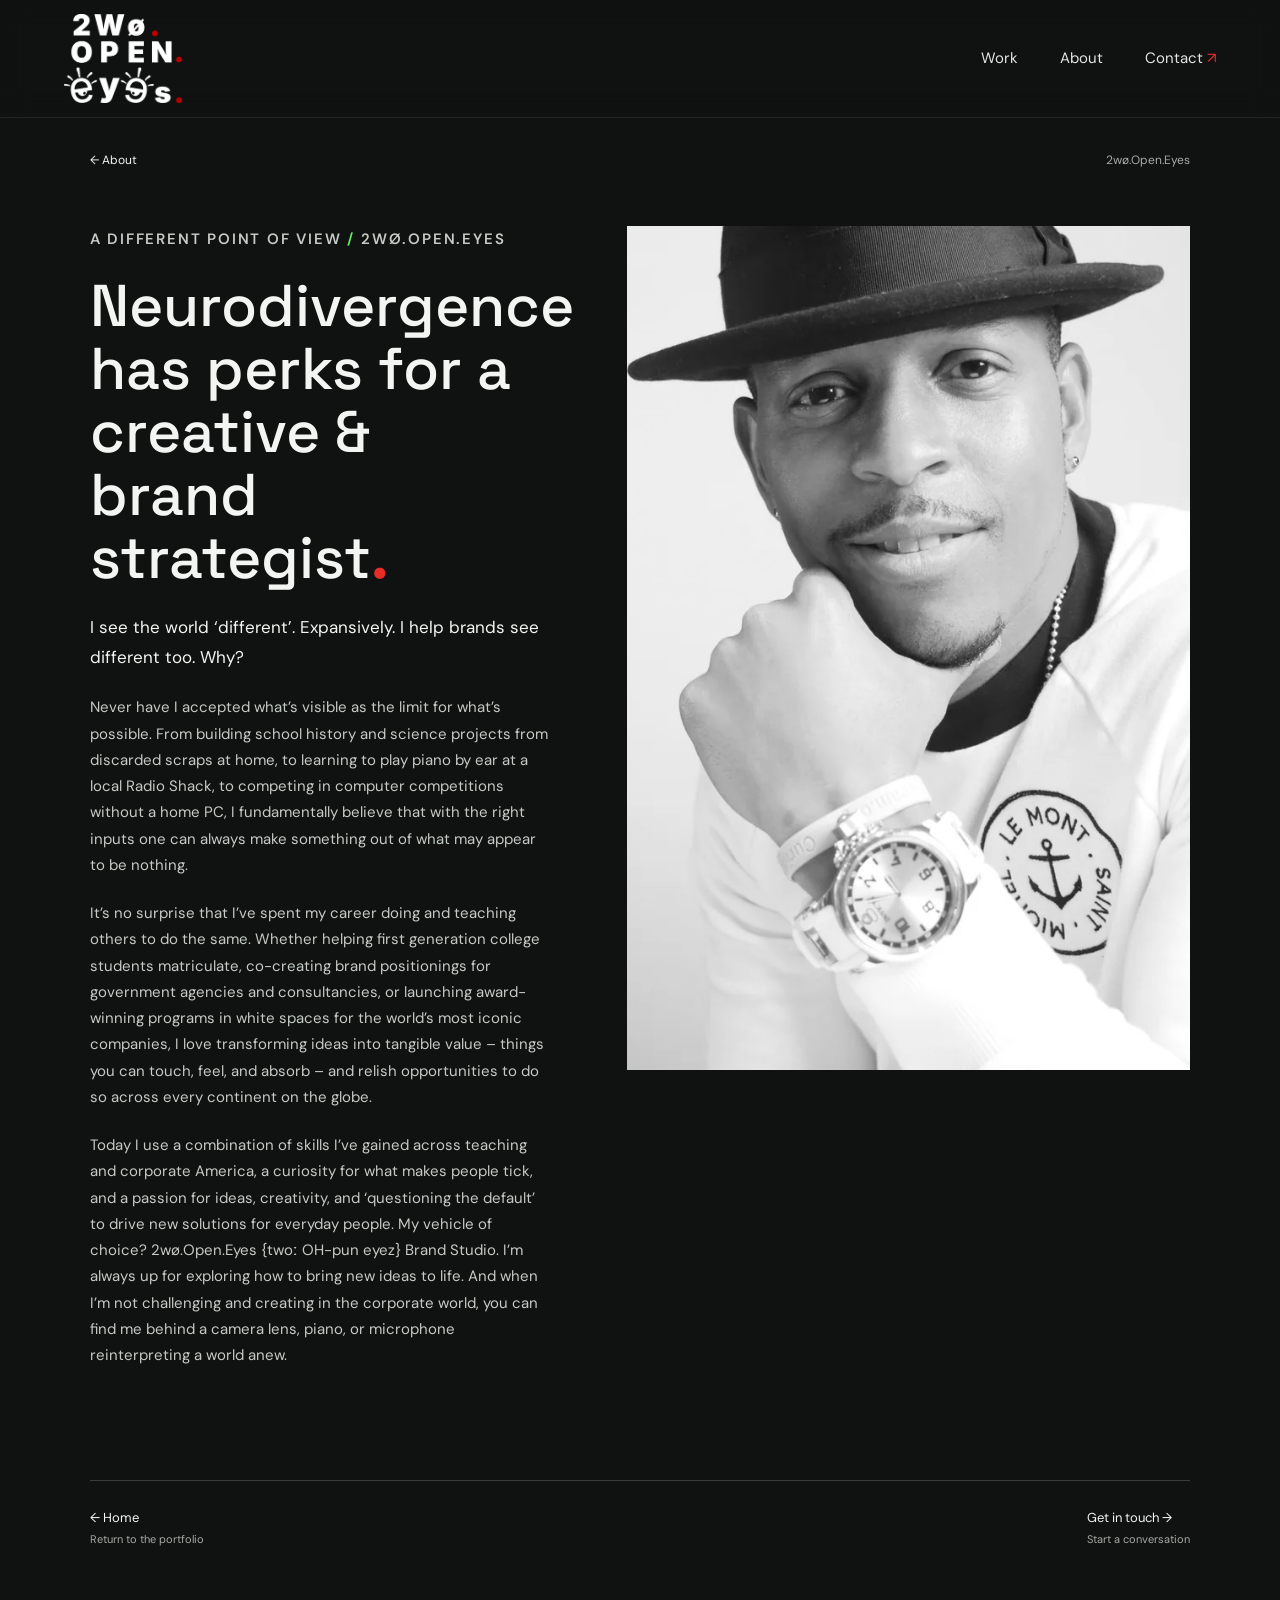
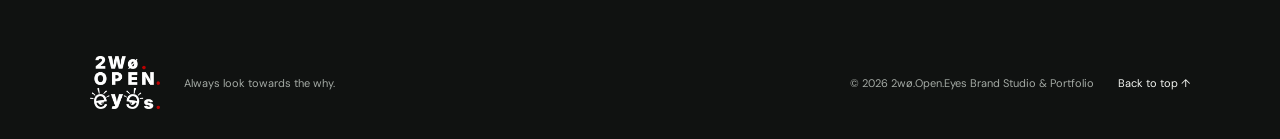
==== about.html @ f589d11f "Initial site Co-authored-by: Copilot <223556219+Copilot@users.noreply.github.com>" ====
<!doctype html>
<html lang="en">
<head>
  <meta charset="utf-8">
  <meta name="viewport" content="width=device-width, initial-scale=1">
  <meta name="theme-color" content="#101211">
  <meta name="description" content="Derek Daniels on neurodivergence, creativity, and building new solutions for everyday people.">
  <title>About | 2wø.Open.Eyes Brand Studio &amp; Portfolio</title>
  <link rel="icon" type="image/webp" href="site-assets/web/2wo-logo.webp">
  <link rel="stylesheet" href="styles.css?v=20261102-14">
  <script src="script.js?v=20261102-14" defer></script>
</head>
<body>
  <a class="skip-link" href="#main">Skip to content</a>
  <header class="site-header">
    <a class="brand" href="index.html#top" aria-label="2wø.Open.Eyes Brand Studio &amp; Portfolio home">
      <img src="site-assets/web/2wo-logo.webp" alt="2wø.Open.Eyes" width="520" height="391">
    </a>
    <button class="menu-toggle" type="button" aria-expanded="false" aria-controls="primary-nav" aria-label="Open menu">
      <span></span><span></span>
    </button>
    <nav class="primary-nav" id="primary-nav" aria-label="Main navigation">
      <a href="index.html#work">Work</a>
      <a href="index.html#about">About</a>
      <a class="nav-contact" href="index.html#contact">Contact <span aria-hidden="true">↗</span></a>
    </nav>
  </header>

  <main id="main" class="case-detail">
    <nav class="case-breadcrumb" aria-label="Breadcrumb">
      <a href="index.html#about">← About</a>
      <span>2wø.Open.Eyes</span>
    </nav>

    <section class="about-detail-layout" id="about" aria-labelledby="about-title">
      <div class="about-detail-copy">
        <p class="eyebrow">A different point of view <span class="green-period">/</span> 2wø.Open.Eyes</p>
        <h1 id="about-title">Neurodivergence has perks for a creative &amp; brand strategist<b class="red-period">.</b></h1>
        <p class="about-detail-lead">I see the world ‘different’. Expansively. I help brands see different too. Why?</p>
        <p>Never have I accepted what’s visible as the limit for what’s possible. From building school history and science projects from discarded scraps at home, to learning to play piano by ear at a local Radio Shack, to competing in computer competitions without a home PC, I fundamentally believe that with the right inputs one can always make something out of what may appear to be nothing.</p>
        <p>It’s no surprise that I’ve spent my career doing and teaching others to do the same. Whether helping first generation college students matriculate, co-creating brand positionings for government agencies and consultancies, or launching award-winning programs in white spaces for the world’s most iconic companies, I love transforming ideas into tangible value – things you can touch, feel, and absorb – and relish opportunities to do so across every continent on the globe.</p>
        <p>Today I use a combination of skills I’ve gained across teaching and corporate America, a curiosity for what makes people tick, and a passion for ideas, creativity, and ‘questioning the default’ to drive new solutions for everyday people. My vehicle of choice? 2wø.Open.Eyes {twoː OH-pun eyez} Brand Studio. I’m always up for exploring how to bring new ideas to life. And when I’m not challenging and creating in the corporate world, you can find me behind a camera lens, piano, or microphone reinterpreting a world anew.</p>
      </div>
      <figure class="about-detail-photo">
        <img src="site-assets/web/profile-art.webp" alt="Portrait of Derek Daniels wearing a hat" width="667" height="1000" loading="lazy" decoding="async">
      </figure>
    </section>

    <nav class="case-next" aria-label="Page navigation">
      <a href="index.html#about">← Home<span>Return to the portfolio</span></a>
      <a href="index.html#contact">Get in touch →<span>Start a conversation</span></a>
    </nav>
  </main>

  <footer class="site-footer">
    <a class="footer-brand" href="index.html#top"><img src="site-assets/web/2wo-logo.webp" alt="2wø.Open.Eyes"></a>
    <p>Always look towards the why.</p>
    <span>© 2026 2wø.Open.Eyes Brand Studio &amp; Portfolio</span>
    <a href="#about" class="back-top">Back to top ↑</a>
  </footer>
</body>
</html>
---- styles.css ----
@import url('https://fonts.googleapis.com/css2?family=DM+Sans:wght@400;500;600;700&family=Space+Grotesk:wght@400;500;600;700&display=swap');

:root {
  color-scheme: dark;
  --ink: #101211;
  --ink-raised: #181b19;
  --paper: #f3f5f2;
  --muted: #a4aaa5;
  --line: #383d39;
  --green: #67ee65;
  --red: #e72d26;
  --content: 1240px;
  font-family: 'DM Sans', 'Segoe UI', sans-serif;
  font-synthesis: none;
  text-rendering: optimizeLegibility;
}

* { box-sizing: border-box; }
html { scroll-behavior: smooth; scroll-padding-top: 124px; }
body { margin: 0; background: var(--ink); color: var(--paper); }
img, video { display: block; max-width: 100%; }
a { color: inherit; text-decoration: none; }
a:hover, a:focus-visible { color: var(--green); }
button { color: inherit; font: inherit; }
::selection { color: var(--ink); background: var(--green); }

.skip-link {
  position: fixed;
  z-index: 20;
  top: 10px;
  left: 10px;
  padding: 12px 16px;
  transform: translateY(-160%);
  background: var(--green);
  color: var(--ink);
}
.skip-link:focus { transform: translateY(0); }

.site-header {
  position: sticky;
  z-index: 10;
  top: 0;
  display: flex;
  align-items: center;
  justify-content: space-between;
  min-height: 88px;
  padding: 14px max(5vw, calc((100vw - var(--content)) / 2));
  border-bottom: 1px solid rgba(255,255,255,.08);
  background: rgba(16,18,17,.94);
  backdrop-filter: blur(14px);
}
.brand { display: inline-flex; align-items: center; width: 118px; min-height: 56px; }
.brand img, .footer-brand img { width: 100%; height: auto; }
.primary-nav { display: flex; align-items: center; gap: 42px; }
.primary-nav a { font-size: 15px; color: #e3e7e3; transition: color .2s ease; }
.primary-nav a:hover, .primary-nav a:focus-visible { color: var(--green); }
.nav-contact span, .text-link span, .social-links span, .button-outline span, .contact-email span { color: var(--red); transition: color .2s ease; }
.nav-contact:hover span, .nav-contact:focus-visible span, .text-link:hover span, .text-link:focus-visible span, .social-links a:hover span, .social-links a:focus-visible span, .button-outline:hover span, .button-outline:focus-visible span, .contact-email:hover span, .contact-email:focus-visible span { color: var(--green); }
.menu-toggle { display: none; }

.hero {
  position: relative;
  display: flex;
  min-height: min(760px, calc(100svh - 88px));
  align-items: center;
  overflow: hidden;
  padding: 110px max(7vw, calc((100vw - var(--content)) / 2));
  isolation: isolate;
}
.hero-backdrop {
  position: absolute;
  z-index: 0;
  inset: 0;
  opacity: .72;
  background:
    linear-gradient(90deg, rgba(13,16,14,.98) 0%, rgba(13,16,14,.94) 42%, rgba(13,16,14,.46) 100%),
    radial-gradient(ellipse at 78% 45%, rgba(79,142,55,.38), transparent 34%),
    linear-gradient(135deg, #121512, #242922 55%, #161a17);
}
.hero-video {
  position: absolute;
  z-index: -1;
  inset: 0;
  width: 100%;
  height: 100%;
  object-fit: cover;
  opacity: 0;
  pointer-events: none;
  transition: opacity 1s ease;
}
.hero-video.is-visible { opacity: 1; }
.hero::after {
  position: absolute;
  z-index: 0;
  right: 7%;
  bottom: -180px;
  width: 460px;
  height: 460px;
  border: 1px solid rgba(103,238,101,.26);
  border-radius: 50%;
  content: '';
}
.hero-copy { position: relative; z-index: 1; max-width: 820px; animation: reveal .8s both; }
.eyebrow, .case-kicker, .section-note {
  margin: 0;
  color: var(--muted);
  font-size: 12px;
  font-weight: 600;
  line-height: 1.5;
  text-transform: uppercase;
}
.eyebrow { letter-spacing: .12em; }
.hero h1, .work-intro h2, .contact h2 {
  margin: 20px 0 0;
  font-family: 'Space Grotesk', 'Segoe UI', sans-serif;
  font-size: 76px;
  font-weight: 600;
  line-height: 1.02;
}
.hero h1 em, .work-intro h2 em, .contact h2 em, .case-copy h3 em {
  color: var(--green);
  font-family: Georgia, 'Times New Roman', serif;
  font-weight: 400;
}
.red-period { color: var(--red); font-style: normal; }
.green-period { color: var(--green); }
.hero-description { max-width: 570px; margin: 26px 0 0; color: #c4cbc5; font-size: 17px; line-height: 1.7; }
.hero-actions { display: flex; align-items: center; gap: 28px; margin-top: 34px; }
.button { display: inline-flex; align-items: center; justify-content: center; gap: 22px; min-height: 50px; padding: 0 18px; font-size: 14px; font-weight: 600; }
.button-primary { background: var(--green); color: #101510; text-transform: capitalize; transition: color .2s ease; }
.button-primary:hover, .button-primary:focus-visible { background: var(--green); color: #fff; }
.button-outline { border: 1px solid var(--line); color: var(--paper); transition: border-color .2s ease, color .2s ease; }
.button-outline:hover, .button-outline:focus-visible { border-color: var(--green); color: var(--green); }
.text-link { padding: 12px 0; font-size: 14px; }
.hero-side-note { position: absolute; z-index: 1; right: 7%; bottom: 23%; color: rgba(243,245,242,.72); font-family: Georgia, serif; font-size: 19px; font-style: italic; line-height: 1.35; }
.scroll-cue { position: absolute; z-index: 1; bottom: 26px; left: max(7vw, calc((100vw - var(--content)) / 2)); display: flex; align-items: center; gap: 11px; color: #a4aaa5; font-size: 11px; text-transform: uppercase; letter-spacing: .1em; }
.scroll-cue span { width: 28px; height: 1px; background: var(--green); }

.section-wrap { width: min(var(--content), 86%); margin-inline: auto; }
.experience-band { overflow: hidden; padding: 13px 0; border-top: 1px solid var(--line); border-bottom: 1px solid var(--line); background: #171a18; }
.experience-rail { display: flex; width: max-content; }
.experience-logos { display: flex; width: max-content; align-items: center; margin: 0; padding: 0; list-style: none; animation: experience-marquee 59s linear infinite; }
.experience-logos li { display: flex; flex: 0 0 auto; align-items: center; justify-content: center; min-height: 74px; }
.experience-logos li:not(:first-child)::before { width: 6px; height: 6px; margin: 0 25px; border-radius: 50%; background: var(--red); content: ''; }
.experience-logos li img { width: auto; height: 58px; max-width: 190px; object-fit: contain; }
.experience-logos .experience-label { color: var(--green); font-size: 12px; font-weight: 700; letter-spacing: .12em; white-space: nowrap; }
.experience-band:hover .experience-logos, .experience-band:focus-within .experience-logos { animation-play-state: paused; }
@keyframes experience-marquee { to { transform: translateX(-50%); } }
.work-intro { display: flex; align-items: end; justify-content: space-between; gap: 40px; padding-top: 128px; padding-bottom: 52px; }
.work-intro h2 { margin-top: 18px; font-size: 56px; }
.section-note { max-width: 230px; padding-bottom: 8px; text-transform: none; letter-spacing: 0; font-size: 15px; }
.case-index { display: flex; gap: 0; overflow-x: auto; padding: 0 7% 26px; border-bottom: 1px solid var(--line); scrollbar-width: thin; }
.case-index a { flex: 0 0 auto; padding: 14px 19px; color: #c3c9c4; font-size: 13px; }
.case-index a:first-child { padding-left: 0; }
.case-index a span { margin-right: 9px; color: var(--green); font-size: 11px; }
.case-index a:hover, .case-index a:focus-visible { color: var(--green); }

.case-study {
  display: block;
  width: min(var(--content), 86%);
  margin: 0 auto;
  padding: 100px 0;
  border-bottom: 1px solid var(--line);
  scroll-margin-top: 90px;
}
.case-overview { display: grid; grid-template-columns: minmax(0, 1.06fr) minmax(350px, .94fr); grid-template-rows: auto auto; align-items: start; column-gap: 7%; }
.case-study.case-reverse .case-visual { grid-column: 2; }
.case-study.case-reverse .case-copy-content, .case-study.case-reverse .case-view-button { grid-column: 1; }
.case-visual { position: relative; min-width: 0; min-height: 0; overflow: hidden; background: transparent; }
.case-overview > .case-visual { grid-column: 1; grid-row: 1; height: 100%; }
.case-visual img { position: absolute; inset: 0; width: 100%; height: 100%; object-fit: cover; transition: transform .6s cubic-bezier(.2,.7,.25,1); }
#caffe .case-visual img { object-position: 50% center; }
.case-visual video { width: 100%; height: auto; aspect-ratio: 16 / 9; background: #050605; object-fit: contain; }
.case-copy { display: contents; }
.case-copy-content { grid-column: 2; grid-row: 1; max-width: 590px; }
.case-kicker { display: flex; align-items: center; gap: 12px; text-transform: none; letter-spacing: 0; font-size: 14px; }
.case-kicker span { color: var(--green); font-size: 28px; font-weight: 400; }
.case-copy h3 { margin: 21px 0 0; font-family: 'Space Grotesk', 'Segoe UI', sans-serif; font-size: 42px; font-weight: 500; line-height: 1.08; }
.case-copy h3 em { display: inline-block; margin-top: 5px; }
.case-copy h3 .no-break { font-size: .84em; white-space: nowrap; }
.case-deck-line { margin: 17px 0 0; color: #e1e6e1; font-size: 16px; line-height: 1.6; }
.case-summary { margin: 20px 0 0; color: var(--muted); font-size: 14px; line-height: 1.75; }
.case-result { margin-top: 28px; padding: 18px 0 0 18px; border-top: 1px solid var(--line); border-left: 2px solid var(--green); }
.case-result p { margin: 9px 0 0; color: var(--paper); font-size: 14px; line-height: 1.65; }
.case-view-button { grid-column: 2; grid-row: 2; justify-self: start; margin-top: 24px; }
.case-media { width: min(100%, 860px); margin: 50px auto 0; }
.case-media video { width: 100%; max-height: 520px; aspect-ratio: 16 / 9; background: #050605; object-fit: contain; }
.case-media p { margin: 9px 0 0; color: var(--muted); font-size: 11px; text-transform: uppercase; letter-spacing: .1em; }
.case-media--pair { display: grid; grid-template-columns: repeat(2, minmax(0, 1fr)); gap: 20px; width: min(100%, 860px); margin: 28px auto 0; }
.case-media--pair figure { min-width: 0; margin: 0; }
.case-media--pair video { width: 100%; aspect-ratio: 16 / 9; background: #050605; object-fit: contain; }
.case-support { width: min(100%, 900px); margin: 50px auto 0; container-type: inline-size; }
.case-support img { width: 100%; height: auto; object-fit: contain; }
.case-support--captioned figure { width: min(48%, 440px); margin: 0; }
.case-support--captioned figcaption { margin-top: 10px; color: var(--muted); font-size: 12px; line-height: 1.5; }
.case-support--captioned .media-credit { display: block; }

.case-detail { width: 100%; }
.case-breadcrumb, .case-detail-hero, .case-detail-section, .case-highlights, .case-gallery, .case-feature-media, .case-next { width: min(var(--content), 86%); margin-inline: auto; }
.case-breadcrumb { display: flex; justify-content: space-between; gap: 20px; margin-top: 34px; color: var(--muted); font-size: 12px; }
.case-breadcrumb a { color: var(--paper); }
.case-breadcrumb a:hover, .case-breadcrumb a:focus-visible { color: var(--green); }
.case-detail-hero { display: grid; grid-template-columns: minmax(0, .95fr) minmax(0, 1.05fr); align-items: center; gap: 6%; padding-top: 48px; padding-bottom: 86px; }
.case-detail-hero__copy { max-width: 610px; }
.case-detail-hero h1 { margin: 20px 0 0; font-family: 'Space Grotesk', 'Segoe UI', sans-serif; font-size: clamp(42px, 5vw, 70px); font-weight: 500; line-height: 1.04; }
.case-detail-hero h1 em, .case-detail-section h2 em { color: var(--green); font-family: Georgia, 'Times New Roman', serif; font-weight: 400; }
.case-detail-hero h1 .no-break { font-size: .78em; }
.case-detail-hero__copy .case-deck-line { max-width: 540px; margin-top: 20px; }
.case-detail-divider { width: 100%; margin: 26px 0 12px; border: 0; border-top: 1px solid var(--line); }
.case-detail-divider--explore { margin: 24px 0 8px; }
.case-detail-summary { max-width: 590px; margin: 22px 0 0; color: #c4cbc5; font-size: 16px; line-height: 1.75; }
.case-detail-hero__image { min-width: 0; margin: 0; background: transparent; }
.case-detail-hero__image img { width: 100%; height: auto; object-fit: contain; }
.case-detail-hero__image video { width: 100%; height: auto; aspect-ratio: 16 / 9; background: #050605; object-fit: contain; }
.case-highlights { display: grid; grid-template-columns: repeat(3, minmax(0, 1fr)); margin-bottom: 80px; border: 1px solid var(--line); background: var(--line); gap: 1px; }
.case-highlight { min-height: 130px; padding: 24px; background: var(--ink-raised); }
.case-highlight strong { display: block; color: var(--green); font-family: 'Space Grotesk', 'Segoe UI', sans-serif; font-size: clamp(23px, 3vw, 36px); font-weight: 500; }
.case-highlight span { display: block; margin-top: 9px; color: var(--muted); font-size: 12px; line-height: 1.5; }
.case-detail-section { padding: 74px 0; border-top: 1px solid var(--line); scroll-margin-top: 108px; }
.case-detail-section > .eyebrow, .case-gallery > .eyebrow, .case-feature-media > .eyebrow { margin-bottom: 15px; }
.case-detail-section h2, .case-gallery h2 { max-width: 700px; margin: 0; font-family: 'Space Grotesk', 'Segoe UI', sans-serif; font-size: clamp(34px, 4vw, 52px); font-weight: 500; line-height: 1.1; }
.case-story-grid { display: grid; grid-template-columns: repeat(2, minmax(0, 1fr)); gap: 34px 7%; margin-top: 38px; }
.case-story-grid article { padding-top: 18px; border-top: 1px solid var(--line); }
.case-story-grid h3, .case-why-list h3, .case-process-list h3 { margin: 0 0 12px; font-family: 'Space Grotesk', 'Segoe UI', sans-serif; font-size: 20px; font-weight: 500; }
.case-story-grid p, .case-why-list p, .case-process-list p, .case-results-list li { margin: 0; color: #b7beb8; font-size: 14px; line-height: 1.8; }
.case-why { display: grid; grid-template-columns: minmax(220px, .75fr) minmax(0, 1.25fr); gap: 8%; }
.case-why-intro { align-self: start; position: sticky; top: 125px; }
.case-why-list { display: grid; gap: 30px; }
.case-why-list article { padding: 0 0 28px 20px; border-left: 2px solid var(--green); border-bottom: 1px solid var(--line); }
.case-why-list h3 { color: var(--paper); }
.case-process { background: #171a18; }
.case-process-list { display: grid; grid-template-columns: repeat(2, minmax(0, 1fr)); gap: 0 8%; margin: 36px 0 0; padding: 0; list-style: none; counter-reset: process; }
.case-process-list li { position: relative; min-height: 170px; padding: 24px 0 28px 54px; border-top: 1px solid var(--line); counter-increment: process; }
.case-process-list li::before { position: absolute; top: 22px; left: 0; color: var(--green); content: counter(process, decimal-leading-zero); font-size: 13px; }
.case-process-note { max-width: 860px; margin: 26px 0 0; color: var(--muted); font-size: 13px; line-height: 1.7; }
.case-process-list p.case-quote { margin: 18px 0 0; padding: 12px 0 12px 16px; border-left: 1px solid var(--green); color: var(--paper); font-family: Georgia, 'Times New Roman', serif; font-size: 15px; }
.case-results { display: grid; grid-template-columns: minmax(220px, .75fr) minmax(0, 1.25fr); gap: 8%; }
.case-results-list { display: grid; gap: 18px; margin: 0; padding: 0; list-style: none; }
.case-results-list li { position: relative; padding-left: 22px; }
.case-results-list li::before { position: absolute; top: .7em; left: 0; width: 7px; height: 7px; border-radius: 50%; background: var(--green); content: ''; }
.case-gallery { container-type: inline-size; padding-top: 80px; padding-bottom: 78px; border-top: 1px solid var(--line); }
.case-gallery-grid { display: grid; grid-template-columns: repeat(2, minmax(0, 1fr)); align-items: start; gap: 20px; margin-top: 34px; }
.case-gallery-grid--verto { grid-template-columns: minmax(0, 1fr); max-width: 860px; }
.case-gallery-grid figure { min-width: 0; margin: 0; padding: 12px; background: #191d1a; }
.case-gallery-grid img { width: 100%; height: auto; background: #202420; }
.case-gallery-grid--verto .pepsi-photo img { width: min(100%, 520px); background: transparent; }
.case-gallery-grid video { width: 100%; height: auto; aspect-ratio: 16 / 9; background: #050605; object-fit: contain; }
.case-gallery-grid figcaption { margin-top: 10px; color: var(--muted); font-size: 11px; line-height: 1.5; }
.case-collage { display: grid; gap: clamp(4px, 1.7cqw, 22px); margin-top: 28px; }
.case-collage figure { display: flex; min-width: 0; min-height: 0; align-items: center; justify-content: center; overflow: hidden; margin: 0; background: #191d1a; }
.case-collage img { width: 100%; height: 100%; object-fit: contain; background: #101211; }
.case-collage-credit, .media-credit { margin: 9px 0 0; color: var(--muted); font-size: 11px; line-height: 1.5; }
.case-collage--caffe { position: relative; display: block; overflow: hidden; aspect-ratio: 300.6 / 378.5; }
.case-collage--caffe .caffe-billboard { position: absolute; top: 0; left: 0; width: 75.8%; height: 84.9%; }
.caffe-creator-stack, .caffe-logo-row { display: contents; }
.case-collage--caffe .caffe-reel-first { position: absolute; top: 0; left: 79.4%; width: 18.7%; height: 29.8%; }
.case-collage--caffe .caffe-reel-second { position: absolute; top: 30.4%; left: 79.1%; width: 18.7%; height: 29.8%; }
.case-collage--caffe .caffe-reel-third { position: absolute; top: 60.9%; left: 78.2%; width: 19.9%; height: 25.4%; }
.case-collage--caffe .caffe-logo-row img { position: absolute; top: 87.3%; height: 12.7%; object-fit: contain; background: transparent; }
.case-collage--caffe .caffe-logo-ibotta { left: .3%; width: 28.4%; }
.case-collage--caffe .caffe-logo-retail { left: 30.3%; width: 7.8%; }
.case-collage--caffe .caffe-logo-mobile { left: 39.6%; width: 24.4%; }
.case-collage--caffe .caffe-logo-activation { left: 65.6%; width: 21.7%; }
.case-collage--caffe .caffe-logo-display { left: 90.7%; width: 9.3%; }
.case-collage--scotch-10 { grid-template-columns: repeat(2, minmax(0, 1fr)); grid-template-rows: 2.14fr 1.31fr 1.85fr; grid-template-areas: "feature feature" "left right" "bottom bottom"; gap: clamp(4px, .8cqw, 8px); aspect-ratio: 4.04 / 5.46; align-items: stretch; }
.case-collage--scotch-10 .scotch-10-feature { grid-area: feature; }
.case-collage--scotch-10 .scotch-10-left { grid-area: left; }
.case-collage--scotch-10 .scotch-10-right { grid-area: right; }
.case-collage--scotch-10 .scotch-10-bottom { grid-area: bottom; }
.case-collage--scotch-11 { width: min(100%, 640px); margin-inline: auto; grid-template-columns: 48.9% 48.9%; grid-template-rows: 26.3% 70.7%; grid-template-areas: "left right" "feature feature"; justify-content: space-between; align-content: space-between; gap: 0; aspect-ratio: 599 / 772; align-items: stretch; }
.case-collage--scotch-11 img { object-fit: cover; background: transparent; }
.case-collage--scotch-11 .scotch-11-left { grid-area: left; }
.case-collage--scotch-11 .scotch-11-right { grid-area: right; }
.case-collage--scotch-11 .scotch-11-feature { grid-area: feature; }
.case-collage--starry { display: block; width: min(100%, 440px); margin-inline: auto; }
.case-collage--starry figure { overflow: visible; background: transparent; }
.case-collage--starry img { width: 100%; height: auto; background: transparent; }
.case-collage--mtv { grid-template-columns: repeat(2, minmax(0, 1fr)); grid-template-rows: 1fr 2.17fr 1.56fr; gap: 0; aspect-ratio: 4.05 / 5.3; }
.case-collage--mtv .mtv-top-left { grid-column: 1; grid-row: 1; }
.case-collage--mtv .mtv-top-right { grid-column: 2; grid-row: 1; }
.case-collage--mtv .mtv-left-tall { grid-column: 1; grid-row: 2; }
.case-collage--mtv .mtv-right-stack { display: grid; grid-column: 2; grid-row: 2; grid-template-rows: 1fr 1.04fr; gap: 0; }
.case-collage--mtv .mtv-bottom { grid-column: 1 / -1; grid-row: 3; }
.case-collage--pepsi { grid-template-columns: repeat(2, minmax(0, 1fr)); grid-template-areas: "trailer trailer" "left right"; align-items: stretch; }
.case-collage--pepsi .pepsi-trailer { grid-area: trailer; }
.case-collage--pepsi .pepsi-left { grid-area: left; }
.case-collage--pepsi .pepsi-right { grid-area: right; }
.case-collage video { width: 100%; height: 100%; aspect-ratio: auto; background: #101211; object-fit: cover; }
.case-collage--mtv-awards { grid-template-columns: repeat(2, minmax(0, 1fr)); gap: 0; aspect-ratio: 613 / 421; }
.case-collage--mtv-awards figure { background: #000; }
.case-collage--mtv-awards img { object-fit: contain; background: #000; }
.case-feature-media { padding: 0 0 78px; }
.case-feature-media video { width: 100%; max-height: 650px; aspect-ratio: 16 / 9; background: #050605; object-fit: contain; }
.case-feature-media > p:last-child { margin: 9px 0 0; color: var(--muted); font-size: 12px; }
.case-next { display: flex; align-items: center; justify-content: space-between; gap: 24px; padding: 28px 0 80px; border-top: 1px solid var(--line); }
.case-next a { color: var(--paper); font-size: 13px; }
.case-next a:hover, .case-next a:focus-visible { color: var(--green); }
.case-next a span { display: block; margin-top: 6px; color: var(--muted); font-size: 11px; }
.visually-hidden { position: absolute; width: 1px; height: 1px; overflow: hidden; clip: rect(0, 0, 0, 0); white-space: nowrap; clip-path: inset(50%); }

.about { display: grid; grid-template-columns: minmax(280px, .85fr) minmax(0, 1.15fr); align-items: center; gap: 50px 8%; padding-top: 140px; padding-bottom: 140px; }
.about-portrait { grid-row: span 2; max-width: 440px; justify-self: center; }
.about-portrait img { width: 100%; height: auto; object-fit: contain; filter: grayscale(1); }
.about-copy { align-self: end; }
.about-copy h2 { max-width: 650px; margin: 20px 0; font-family: 'Space Grotesk', 'Segoe UI', sans-serif; font-size: 45px; font-weight: 500; line-height: 1.12; }
.about-lead { color: var(--green); font-family: Georgia, serif; font-size: 23px; line-height: 1.4; }
.about-copy p:last-child { max-width: 570px; color: var(--muted); font-size: 15px; line-height: 1.7; }
.about-more { display: inline-flex; margin-top: 9px; color: var(--paper); }
.about-detail-layout { display: grid; grid-template-columns: minmax(0, .9fr) minmax(0, 1.1fr); align-items: start; gap: 7%; width: min(var(--content), 86%); margin-inline: auto; padding-top: 58px; padding-bottom: 90px; }
.about-detail-copy { max-width: 610px; }
.about-detail-copy h1 { margin: 20px 0 24px; font-family: 'Space Grotesk', 'Segoe UI', sans-serif; font-size: clamp(38px, 4.6vw, 62px); font-weight: 500; line-height: 1.07; }
.about-detail-copy p { margin: 0 0 22px; color: #c4cbc5; font-size: 15px; line-height: 1.75; }
.about-detail-copy .about-detail-lead { color: var(--paper); font-size: 17px; }
.about-detail-photo { position: sticky; top: 120px; margin: 0; }
.about-detail-photo img { width: 100%; height: auto; object-fit: contain; filter: grayscale(1); }
.about-art { max-width: 620px; justify-self: end; }
.about-art img { width: 100%; height: auto; object-fit: contain; }

.contact { border-top: 1px solid var(--line); background: #171a18; }
.contact-inner { padding-top: 100px; padding-bottom: 95px; }
.contact h2 { margin-top: 18px; font-size: 62px; }
.contact-email { display: inline-flex; align-items: center; gap: 18px; margin-top: 36px; padding-bottom: 8px; border-bottom: 1px solid var(--green); color: var(--green); font-size: 22px; }
.social-links { display: flex; flex-wrap: wrap; gap: 26px; margin-top: 40px; }
.social-links a { color: #ccd1cc; font-size: 13px; }
.social-links a:hover { color: var(--green); }
.site-footer { display: flex; align-items: center; justify-content: space-between; gap: 24px; padding: 30px 7%; color: var(--muted); font-size: 11px; }
.footer-brand { width: 70px; }
.site-footer p { margin: 0 auto 0 0; }
.site-footer span { white-space: nowrap; }
.back-top { color: var(--paper); white-space: nowrap; }

@keyframes reveal { from { opacity: 0; transform: translateY(18px); } to { opacity: 1; transform: translateY(0); } }

@media (max-width: 900px) {
  .site-header { min-height: 76px; }
  .hero { min-height: 660px; padding-inline: 7%; }
  .hero h1 { font-size: 62px; }
  .hero-side-note { right: 7%; bottom: 12%; }
  .case-overview { grid-template-columns: minmax(0, .8fr) minmax(0, 1.2fr); column-gap: 5%; }
  .case-copy h3 { font-size: 34px; }
  .case-detail-hero { gap: 4%; }
  .case-detail-hero h1 { font-size: clamp(36px, 5.5vw, 48px); }
  .case-why, .case-results { grid-template-columns: minmax(180px, .7fr) minmax(0, 1.3fr); gap: 6%; }
  .about { gap: 38px 6%; }
  .about-copy h2 { font-size: 37px; }
  .about-detail-layout { grid-template-columns: minmax(0, .85fr) minmax(0, 1.15fr); gap: 5%; }
}

@media (max-width: 730px) {
  .about { display: flex; flex-direction: column; align-items: stretch; gap: 27px; }
  .about-portrait { grid-row: auto; width: min(100%, 360px); align-self: center; }
  .about-detail-layout { display: flex; flex-direction: column; gap: 28px; padding-top: 36px; padding-bottom: 58px; }
  .about-detail-copy h1 { font-size: clamp(38px, 8vw, 52px); }
  .about-detail-photo { position: static; width: min(100%, 420px); align-self: center; }
  .about-art { align-self: flex-end; width: min(88%, 620px); }
  .case-detail-hero { display: flex; flex-direction: column-reverse; align-items: stretch; gap: 28px; }
  .case-detail-hero h1 { font-size: clamp(40px, 7vw, 54px); }
  .case-story-grid, .case-process-list { grid-template-columns: 1fr; }
  .case-process-list li { min-height: 0; }
}

@media (max-width: 640px) {
  html { scroll-padding-top: 96px; }
  .site-header { min-height: 72px; padding: 10px 6%; }
  .brand { width: 90px; min-height: 48px; }
  .menu-toggle { display: grid; gap: 6px; width: 44px; height: 44px; place-content: center; border: 1px solid var(--line); background: transparent; cursor: pointer; }
  .menu-toggle span { display: block; width: 19px; height: 2px; background: var(--paper); transition: transform .2s ease; }
  .menu-toggle[aria-expanded="true"] span:first-child { transform: translateY(4px) rotate(45deg); }
  .menu-toggle[aria-expanded="true"] span:last-child { transform: translateY(-4px) rotate(-45deg); }
  .primary-nav { position: absolute; top: 71px; right: 0; left: 0; display: none; align-items: stretch; gap: 0; padding: 10px 6% 20px; border-bottom: 1px solid var(--line); background: #101211; }
  .primary-nav.is-open { display: flex; flex-direction: column; }
  .primary-nav a { padding: 15px 0; border-top: 1px solid rgba(255,255,255,.08); font-size: 16px; }
  .hero { min-height: 690px; flex-direction: column; align-items: flex-start; padding: 94px 7% 90px; }
  .hero-backdrop { background: linear-gradient(180deg, rgba(13,16,14,.94), rgba(13,16,14,.86) 55%, rgba(13,16,14,.72)), radial-gradient(ellipse at 70% 58%, rgba(79,142,55,.36), transparent 44%), linear-gradient(135deg,#121512,#242922 55%,#161a17); }
  .hero-copy { width: 100%; }
  .hero::after { right: -200px; bottom: -230px; width: 370px; height: 370px; }
  .hero h1 { margin-top: 17px; font-size: clamp(36px, 12vw, 45px); line-height: 1.08; }
  .hero-description { margin-top: 20px; font-size: 15px; line-height: 1.65; }
  .hero-actions { align-items: flex-start; flex-direction: column; gap: 9px; margin-top: 25px; }
  .button { min-height: 48px; }
  .hero-side-note { position: relative; right: auto; bottom: auto; margin: 30px 0 0; font-size: 15px; }
  .scroll-cue { bottom: 25px; left: 7%; }
  .section-wrap { width: 86%; }
  .work-intro { display: block; padding-top: 78px; padding-bottom: 31px; }
  .work-intro h2 { font-size: 39px; }
  .section-note { margin-top: 18px; }
  .case-index { padding: 0 7% 15px; }
  .case-index a { padding: 11px 15px; font-size: 12px; }
  .experience-band { padding: 8px 0; }
  .experience-logos li { min-height: 58px; }
  .experience-logos li:not(:first-child)::before { width: 5px; height: 5px; margin-inline: 14px; }
  .experience-logos li img { height: 47px; max-width: 130px; }
  .experience-logos .experience-label { font-size: 10px; }
  .case-study { width: 86%; padding: 66px 0; }
  .case-overview { grid-template-columns: 1fr; grid-template-rows: auto auto auto; gap: 25px; }
  .case-study.case-reverse .case-visual, .case-study.case-reverse .case-copy-content, .case-study.case-reverse .case-view-button { grid-column: 1; }
  .case-overview > .case-visual { grid-row: 1; height: auto; aspect-ratio: auto; overflow: visible; }
  .case-visual img { position: static; width: 100%; height: auto; object-fit: contain; transform: none; }
  .case-copy-content { grid-column: 1; grid-row: 2; }
  .case-view-button { grid-column: 1; grid-row: 3; margin-top: 0; }
  .case-visual { width: 100%; }
  .case-copy h3 { font-size: 32px; }
  .case-kicker span { font-size: 24px; }
  .case-deck-line { font-size: 15px; }
  .case-summary, .case-result p { font-size: 13px; }
  .case-detail-hero { padding-top: 30px; padding-bottom: 55px; }
  .case-detail-hero h1 { font-size: clamp(36px, 11vw, 47px); }
  .case-detail-summary { font-size: 14px; }
  .case-detail-hero__image { width: 100%; }
  .case-highlights { grid-template-columns: 1fr; margin-bottom: 45px; }
  .case-highlight { min-height: 0; padding: 18px 20px; }
  .case-highlight strong { font-size: 27px; }
  .case-detail-section { padding: 55px 0; }
  .case-story-grid, .case-process-list { gap: 24px; }
  .case-story-grid { margin-top: 25px; }
  .case-process-list li { min-height: 0; padding-top: 22px; padding-bottom: 8px; }
  .case-process-list li::before { top: 20px; }
  .case-why, .case-results { display: block; }
  .case-why-intro { position: static; margin-bottom: 28px; }
  .case-why-list { gap: 24px; }
  .case-gallery { padding-top: 55px; padding-bottom: 55px; }
  .case-gallery-grid { grid-template-columns: 1fr; gap: 14px; margin-top: 25px; }
  .case-collage { margin-top: 22px; }
  .case-support--captioned figure { width: min(100%, 360px); }
  .case-media--pair { grid-template-columns: 1fr; gap: 14px; }
  .case-media--pair video { min-height: 0; }
  .case-feature-media { padding-bottom: 55px; }
  .case-next { align-items: flex-start; padding-bottom: 55px; }
  .case-next a { max-width: 48%; }
  .case-media { margin-top: 7px; }
  .about { display: flex; flex-direction: column; align-items: stretch; gap: 27px; padding-top: 80px; padding-bottom: 82px; }
  .about-portrait { width: min(100%, 360px); align-self: center; }
  .about-portrait img { max-height: 490px; }
  .about-copy h2 { margin: 16px 0; font-size: 34px; }
  .about-lead { font-size: 21px; }
  .about-art { align-self: flex-end; width: 88%; }
  .contact-inner { padding-top: 74px; padding-bottom: 68px; }
  .contact h2 { font-size: 40px; }
  .contact-email { gap: 10px; margin-top: 29px; font-size: 16px; overflow-wrap: anywhere; }
  .social-links { gap: 17px; margin-top: 30px; }
  .social-links a { font-size: 12px; }
  .site-footer { display: grid; grid-template-columns: auto 1fr; gap: 14px 18px; padding: 25px 7%; }
  .footer-brand { grid-row: span 2; width: 62px; }
  .site-footer p { margin: 0; }
  .site-footer span { white-space: normal; }
  .back-top { grid-column: 2; }
}

@media (prefers-reduced-motion: reduce) {
  *, *::before, *::after { scroll-behavior: auto !important; animation-duration: .01ms !important; animation-iteration-count: 1 !important; transition-duration: .01ms !important; }
  .hero-video { display: none; }
  .experience-logos { animation: none; }
}

@media (hover: hover) and (prefers-reduced-motion: no-preference) {
  .case-visual:hover img, .case-overview:has(.case-view-button:hover) .case-visual img, .case-overview:has(.case-view-button:focus-visible) .case-visual img { transform: scale(1.035); }
}
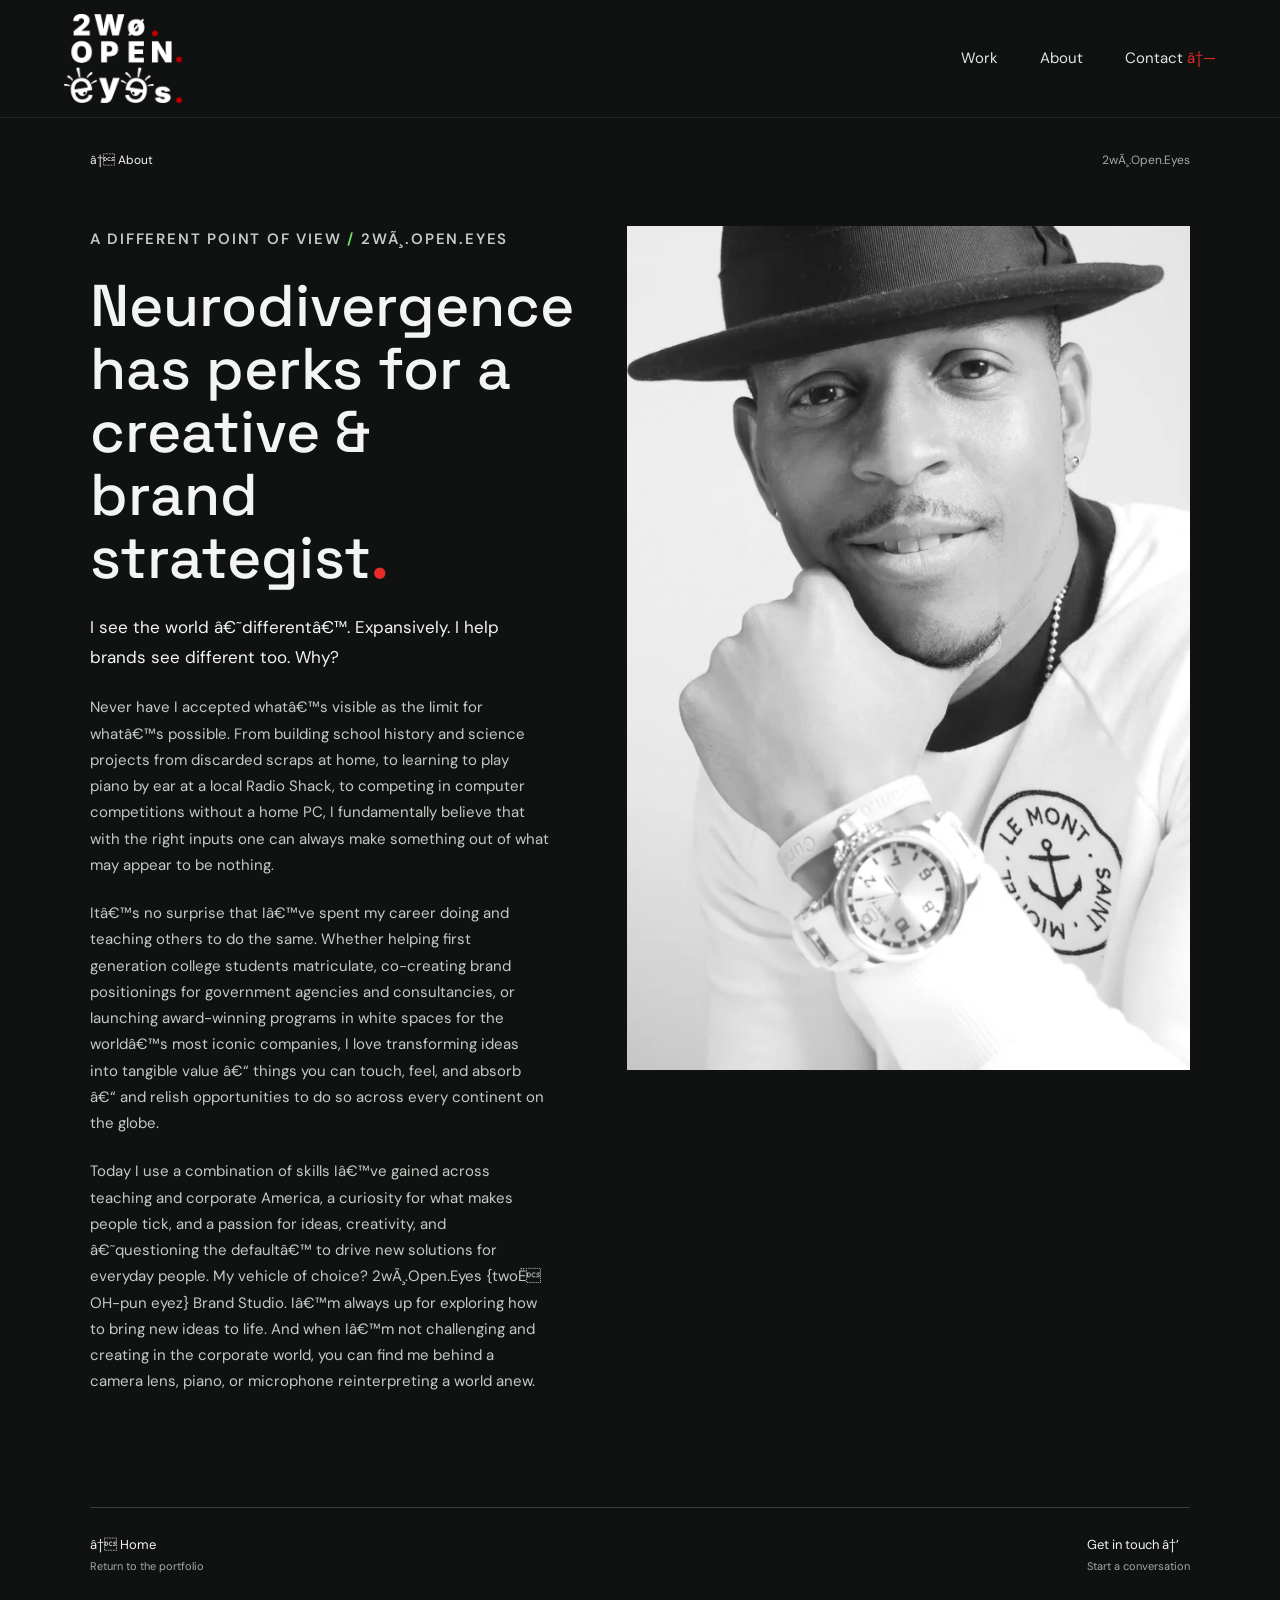
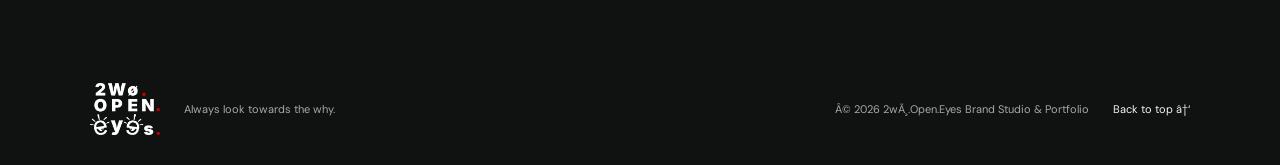
==== commit f7ced4da: "Align case index links with Work section heading Co-authored-by: Copilot <223556219+Copilot@users.no" ====
--- a/about.html
+++ b/about.html
@@ -5,16 +5,16 @@
   <meta name="viewport" content="width=device-width, initial-scale=1">
   <meta name="theme-color" content="#101211">
   <meta name="description" content="Derek Daniels on neurodivergence, creativity, and building new solutions for everyday people.">
-  <title>About | 2wø.Open.Eyes Brand Studio &amp; Portfolio</title>
+  <title>About | 2wÃ¸.Open.Eyes Brand Studio &amp; Portfolio</title>
   <link rel="icon" type="image/webp" href="site-assets/web/2wo-logo.webp">
-  <link rel="stylesheet" href="styles.css?v=20261102-14">
-  <script src="script.js?v=20261102-14" defer></script>
+  <link rel="stylesheet" href="styles.css?v=20261103-16">
+  <script src="script.js?v=20261103-16" defer></script>
 </head>
 <body>
   <a class="skip-link" href="#main">Skip to content</a>
   <header class="site-header">
-    <a class="brand" href="index.html#top" aria-label="2wø.Open.Eyes Brand Studio &amp; Portfolio home">
-      <img src="site-assets/web/2wo-logo.webp" alt="2wø.Open.Eyes" width="520" height="391">
+    <a class="brand" href="index.html#top" aria-label="2wÃ¸.Open.Eyes Brand Studio &amp; Portfolio home">
+      <img src="site-assets/web/2wo-logo.webp" alt="2wÃ¸.Open.Eyes" width="520" height="391">
     </a>
     <button class="menu-toggle" type="button" aria-expanded="false" aria-controls="primary-nav" aria-label="Open menu">
       <span></span><span></span>
@@ -22,24 +22,24 @@
     <nav class="primary-nav" id="primary-nav" aria-label="Main navigation">
       <a href="index.html#work">Work</a>
       <a href="index.html#about">About</a>
-      <a class="nav-contact" href="index.html#contact">Contact <span aria-hidden="true">↗</span></a>
+      <a class="nav-contact" href="index.html#contact">Contact <span aria-hidden="true">â†—</span></a>
     </nav>
   </header>
 
   <main id="main" class="case-detail">
     <nav class="case-breadcrumb" aria-label="Breadcrumb">
-      <a href="index.html#about">← About</a>
-      <span>2wø.Open.Eyes</span>
+      <a href="index.html#about">â† About</a>
+      <span>2wÃ¸.Open.Eyes</span>
     </nav>
 
     <section class="about-detail-layout" id="about" aria-labelledby="about-title">
       <div class="about-detail-copy">
-        <p class="eyebrow">A different point of view <span class="green-period">/</span> 2wø.Open.Eyes</p>
+        <p class="eyebrow">A different point of view <span class="green-period">/</span> 2wÃ¸.Open.Eyes</p>
         <h1 id="about-title">Neurodivergence has perks for a creative &amp; brand strategist<b class="red-period">.</b></h1>
-        <p class="about-detail-lead">I see the world ‘different’. Expansively. I help brands see different too. Why?</p>
-        <p>Never have I accepted what’s visible as the limit for what’s possible. From building school history and science projects from discarded scraps at home, to learning to play piano by ear at a local Radio Shack, to competing in computer competitions without a home PC, I fundamentally believe that with the right inputs one can always make something out of what may appear to be nothing.</p>
-        <p>It’s no surprise that I’ve spent my career doing and teaching others to do the same. Whether helping first generation college students matriculate, co-creating brand positionings for government agencies and consultancies, or launching award-winning programs in white spaces for the world’s most iconic companies, I love transforming ideas into tangible value – things you can touch, feel, and absorb – and relish opportunities to do so across every continent on the globe.</p>
-        <p>Today I use a combination of skills I’ve gained across teaching and corporate America, a curiosity for what makes people tick, and a passion for ideas, creativity, and ‘questioning the default’ to drive new solutions for everyday people. My vehicle of choice? 2wø.Open.Eyes {twoː OH-pun eyez} Brand Studio. I’m always up for exploring how to bring new ideas to life. And when I’m not challenging and creating in the corporate world, you can find me behind a camera lens, piano, or microphone reinterpreting a world anew.</p>
+        <p class="about-detail-lead">I see the world â€˜differentâ€™. Expansively. I help brands see different too. Why?</p>
+        <p>Never have I accepted whatâ€™s visible as the limit for whatâ€™s possible. From building school history and science projects from discarded scraps at home, to learning to play piano by ear at a local Radio Shack, to competing in computer competitions without a home PC, I fundamentally believe that with the right inputs one can always make something out of what may appear to be nothing.</p>
+        <p>Itâ€™s no surprise that Iâ€™ve spent my career doing and teaching others to do the same. Whether helping first generation college students matriculate, co-creating brand positionings for government agencies and consultancies, or launching award-winning programs in white spaces for the worldâ€™s most iconic companies, I love transforming ideas into tangible value â€“ things you can touch, feel, and absorb â€“ and relish opportunities to do so across every continent on the globe.</p>
+        <p>Today I use a combination of skills Iâ€™ve gained across teaching and corporate America, a curiosity for what makes people tick, and a passion for ideas, creativity, and â€˜questioning the defaultâ€™ to drive new solutions for everyday people. My vehicle of choice? 2wÃ¸.Open.Eyes {twoË OH-pun eyez} Brand Studio. Iâ€™m always up for exploring how to bring new ideas to life. And when Iâ€™m not challenging and creating in the corporate world, you can find me behind a camera lens, piano, or microphone reinterpreting a world anew.</p>
       </div>
       <figure class="about-detail-photo">
         <img src="site-assets/web/profile-art.webp" alt="Portrait of Derek Daniels wearing a hat" width="667" height="1000" loading="lazy" decoding="async">
@@ -47,16 +47,16 @@
     </section>
 
     <nav class="case-next" aria-label="Page navigation">
-      <a href="index.html#about">← Home<span>Return to the portfolio</span></a>
-      <a href="index.html#contact">Get in touch →<span>Start a conversation</span></a>
+      <a href="index.html#about">â† Home<span>Return to the portfolio</span></a>
+      <a href="index.html#contact">Get in touch â†’<span>Start a conversation</span></a>
     </nav>
   </main>
 
   <footer class="site-footer">
-    <a class="footer-brand" href="index.html#top"><img src="site-assets/web/2wo-logo.webp" alt="2wø.Open.Eyes"></a>
+    <a class="footer-brand" href="index.html#top"><img src="site-assets/web/2wo-logo.webp" alt="2wÃ¸.Open.Eyes"></a>
     <p>Always look towards the why.</p>
-    <span>© 2026 2wø.Open.Eyes Brand Studio &amp; Portfolio</span>
-    <a href="#about" class="back-top">Back to top ↑</a>
+    <span>Â© 2026 2wÃ¸.Open.Eyes Brand Studio &amp; Portfolio</span>
+    <a href="#about" class="back-top">Back to top â†‘</a>
   </footer>
 </body>
 </html>
--- a/styles.css
+++ b/styles.css
@@ -149,7 +149,7 @@
 .work-intro { display: flex; align-items: end; justify-content: space-between; gap: 40px; padding-top: 128px; padding-bottom: 52px; }
 .work-intro h2 { margin-top: 18px; font-size: 56px; }
 .section-note { max-width: 230px; padding-bottom: 8px; text-transform: none; letter-spacing: 0; font-size: 15px; }
-.case-index { display: flex; gap: 0; overflow-x: auto; padding: 0 7% 26px; border-bottom: 1px solid var(--line); scrollbar-width: thin; }
+.case-index { display: flex; gap: 0; overflow-x: auto; width: min(var(--content), 86%); margin-inline: auto; padding: 0 0 26px; border-bottom: 1px solid var(--line); scrollbar-width: thin; }
 .case-index a { flex: 0 0 auto; padding: 14px 19px; color: #c3c9c4; font-size: 13px; }
 .case-index a:first-child { padding-left: 0; }
 .case-index a span { margin-right: 9px; color: var(--green); font-size: 11px; }
@@ -384,7 +384,7 @@
   .work-intro { display: block; padding-top: 78px; padding-bottom: 31px; }
   .work-intro h2 { font-size: 39px; }
   .section-note { margin-top: 18px; }
-  .case-index { padding: 0 7% 15px; }
+  .case-index { padding: 0 0 15px; }
   .case-index a { padding: 11px 15px; font-size: 12px; }
   .experience-band { padding: 8px 0; }
   .experience-logos li { min-height: 58px; }
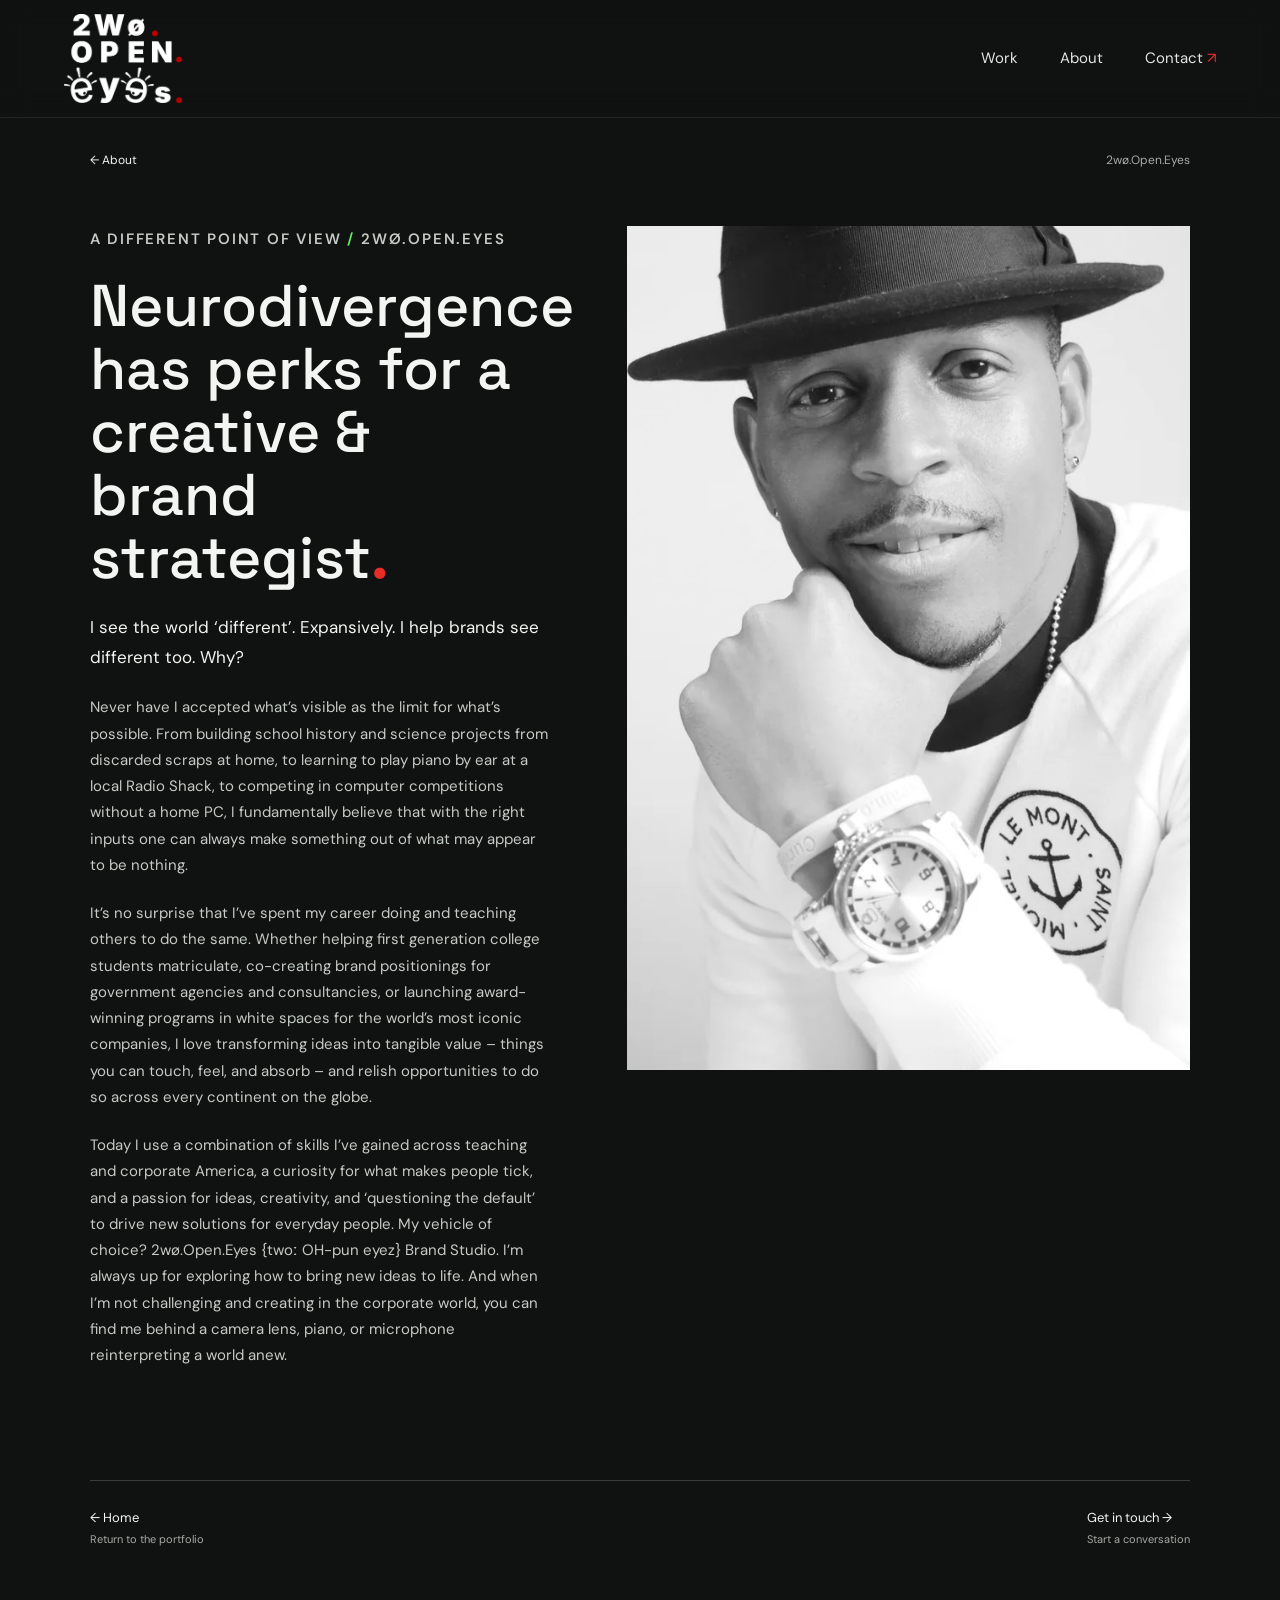
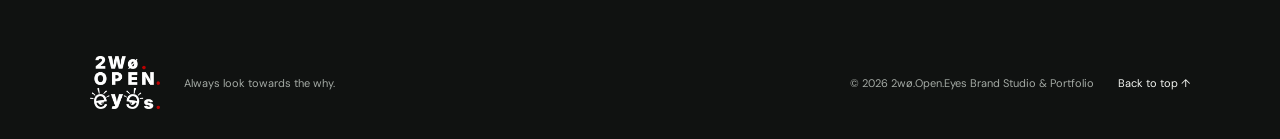
==== commit aa33cf9f: "Fix garbled special characters (restore UTF-8 encoding in HTML) Co-authored-by: Copilot <223556219+C" ====
--- a/about.html
+++ b/about.html
@@ -5,16 +5,16 @@
   <meta name="viewport" content="width=device-width, initial-scale=1">
   <meta name="theme-color" content="#101211">
   <meta name="description" content="Derek Daniels on neurodivergence, creativity, and building new solutions for everyday people.">
-  <title>About | 2wÃ¸.Open.Eyes Brand Studio &amp; Portfolio</title>
+  <title>About | 2wø.Open.Eyes Brand Studio &amp; Portfolio</title>
   <link rel="icon" type="image/webp" href="site-assets/web/2wo-logo.webp">
-  <link rel="stylesheet" href="styles.css?v=20261103-16">
-  <script src="script.js?v=20261103-16" defer></script>
+  <link rel="stylesheet" href="styles.css?v=20261103-17">
+  <script src="script.js?v=20261103-17" defer></script>
 </head>
 <body>
   <a class="skip-link" href="#main">Skip to content</a>
   <header class="site-header">
-    <a class="brand" href="index.html#top" aria-label="2wÃ¸.Open.Eyes Brand Studio &amp; Portfolio home">
-      <img src="site-assets/web/2wo-logo.webp" alt="2wÃ¸.Open.Eyes" width="520" height="391">
+    <a class="brand" href="index.html#top" aria-label="2wø.Open.Eyes Brand Studio &amp; Portfolio home">
+      <img src="site-assets/web/2wo-logo.webp" alt="2wø.Open.Eyes" width="520" height="391">
     </a>
     <button class="menu-toggle" type="button" aria-expanded="false" aria-controls="primary-nav" aria-label="Open menu">
       <span></span><span></span>
@@ -22,24 +22,24 @@
     <nav class="primary-nav" id="primary-nav" aria-label="Main navigation">
       <a href="index.html#work">Work</a>
       <a href="index.html#about">About</a>
-      <a class="nav-contact" href="index.html#contact">Contact <span aria-hidden="true">â†—</span></a>
+      <a class="nav-contact" href="index.html#contact">Contact <span aria-hidden="true">↗</span></a>
     </nav>
   </header>
 
   <main id="main" class="case-detail">
     <nav class="case-breadcrumb" aria-label="Breadcrumb">
-      <a href="index.html#about">â† About</a>
-      <span>2wÃ¸.Open.Eyes</span>
+      <a href="index.html#about">← About</a>
+      <span>2wø.Open.Eyes</span>
     </nav>
 
     <section class="about-detail-layout" id="about" aria-labelledby="about-title">
       <div class="about-detail-copy">
-        <p class="eyebrow">A different point of view <span class="green-period">/</span> 2wÃ¸.Open.Eyes</p>
+        <p class="eyebrow">A different point of view <span class="green-period">/</span> 2wø.Open.Eyes</p>
         <h1 id="about-title">Neurodivergence has perks for a creative &amp; brand strategist<b class="red-period">.</b></h1>
-        <p class="about-detail-lead">I see the world â€˜differentâ€™. Expansively. I help brands see different too. Why?</p>
-        <p>Never have I accepted whatâ€™s visible as the limit for whatâ€™s possible. From building school history and science projects from discarded scraps at home, to learning to play piano by ear at a local Radio Shack, to competing in computer competitions without a home PC, I fundamentally believe that with the right inputs one can always make something out of what may appear to be nothing.</p>
-        <p>Itâ€™s no surprise that Iâ€™ve spent my career doing and teaching others to do the same. Whether helping first generation college students matriculate, co-creating brand positionings for government agencies and consultancies, or launching award-winning programs in white spaces for the worldâ€™s most iconic companies, I love transforming ideas into tangible value â€“ things you can touch, feel, and absorb â€“ and relish opportunities to do so across every continent on the globe.</p>
-        <p>Today I use a combination of skills Iâ€™ve gained across teaching and corporate America, a curiosity for what makes people tick, and a passion for ideas, creativity, and â€˜questioning the defaultâ€™ to drive new solutions for everyday people. My vehicle of choice? 2wÃ¸.Open.Eyes {twoË OH-pun eyez} Brand Studio. Iâ€™m always up for exploring how to bring new ideas to life. And when Iâ€™m not challenging and creating in the corporate world, you can find me behind a camera lens, piano, or microphone reinterpreting a world anew.</p>
+        <p class="about-detail-lead">I see the world ‘different’. Expansively. I help brands see different too. Why?</p>
+        <p>Never have I accepted what’s visible as the limit for what’s possible. From building school history and science projects from discarded scraps at home, to learning to play piano by ear at a local Radio Shack, to competing in computer competitions without a home PC, I fundamentally believe that with the right inputs one can always make something out of what may appear to be nothing.</p>
+        <p>It’s no surprise that I’ve spent my career doing and teaching others to do the same. Whether helping first generation college students matriculate, co-creating brand positionings for government agencies and consultancies, or launching award-winning programs in white spaces for the world’s most iconic companies, I love transforming ideas into tangible value – things you can touch, feel, and absorb – and relish opportunities to do so across every continent on the globe.</p>
+        <p>Today I use a combination of skills I’ve gained across teaching and corporate America, a curiosity for what makes people tick, and a passion for ideas, creativity, and ‘questioning the default’ to drive new solutions for everyday people. My vehicle of choice? 2wø.Open.Eyes {twoː OH-pun eyez} Brand Studio. I’m always up for exploring how to bring new ideas to life. And when I’m not challenging and creating in the corporate world, you can find me behind a camera lens, piano, or microphone reinterpreting a world anew.</p>
       </div>
       <figure class="about-detail-photo">
         <img src="site-assets/web/profile-art.webp" alt="Portrait of Derek Daniels wearing a hat" width="667" height="1000" loading="lazy" decoding="async">
@@ -47,16 +47,16 @@
     </section>
 
     <nav class="case-next" aria-label="Page navigation">
-      <a href="index.html#about">â† Home<span>Return to the portfolio</span></a>
-      <a href="index.html#contact">Get in touch â†’<span>Start a conversation</span></a>
+      <a href="index.html#about">← Home<span>Return to the portfolio</span></a>
+      <a href="index.html#contact">Get in touch →<span>Start a conversation</span></a>
     </nav>
   </main>
 
   <footer class="site-footer">
-    <a class="footer-brand" href="index.html#top"><img src="site-assets/web/2wo-logo.webp" alt="2wÃ¸.Open.Eyes"></a>
+    <a class="footer-brand" href="index.html#top"><img src="site-assets/web/2wo-logo.webp" alt="2wø.Open.Eyes"></a>
     <p>Always look towards the why.</p>
-    <span>Â© 2026 2wÃ¸.Open.Eyes Brand Studio &amp; Portfolio</span>
-    <a href="#about" class="back-top">Back to top â†‘</a>
+    <span>© 2026 2wø.Open.Eyes Brand Studio &amp; Portfolio</span>
+    <a href="#about" class="back-top">Back to top ↑</a>
   </footer>
 </body>
 </html>
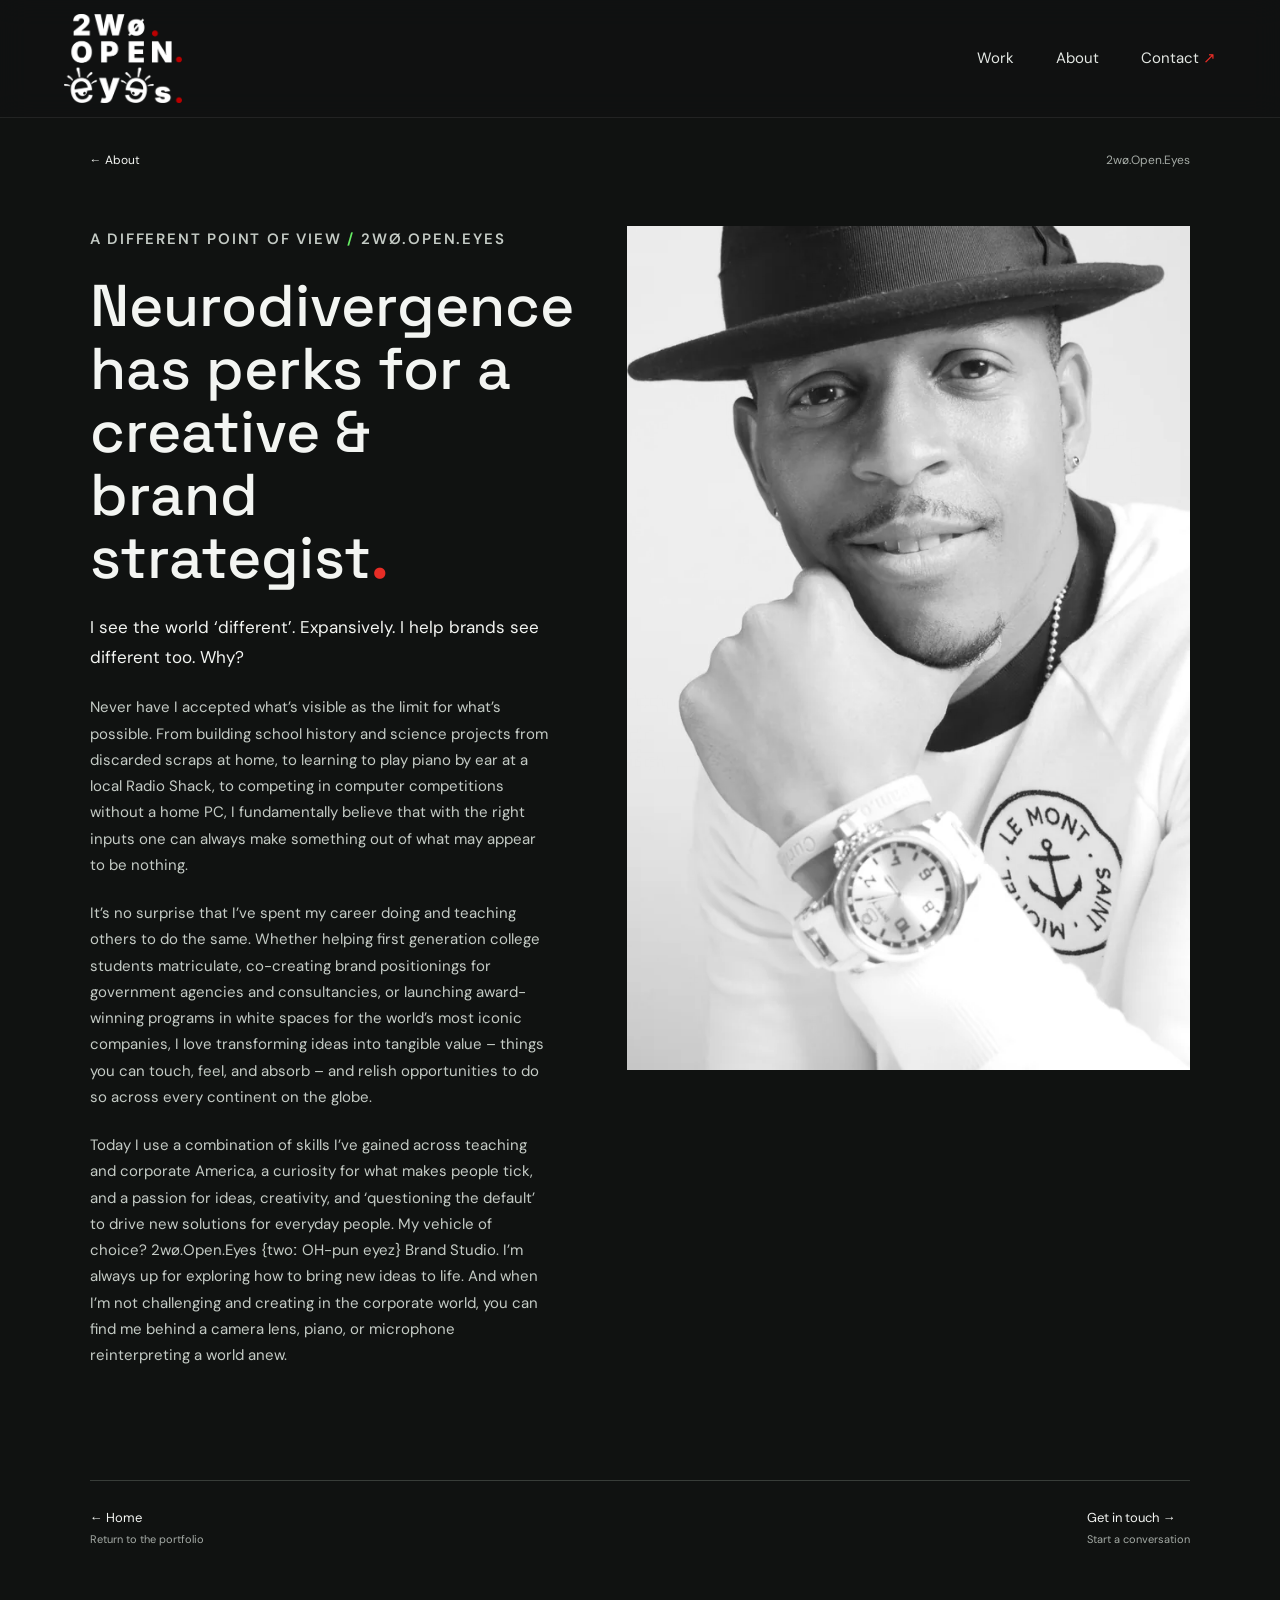
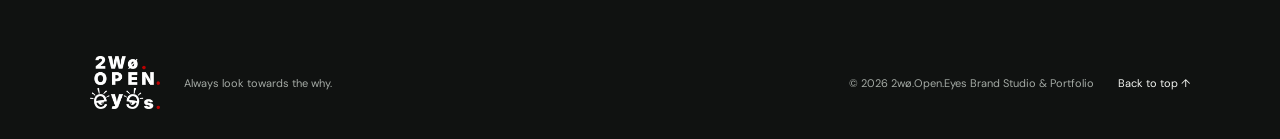
==== commit 0616c3a3: "Self-host DM Sans and Space Grotesk fonts Co-authored-by: Copilot <223556219+Copilot@users.noreply.g" ====
--- a/about.html
+++ b/about.html
@@ -7,7 +7,7 @@
   <meta name="description" content="Derek Daniels on neurodivergence, creativity, and building new solutions for everyday people.">
   <title>About | 2wø.Open.Eyes Brand Studio &amp; Portfolio</title>
   <link rel="icon" type="image/webp" href="site-assets/web/2wo-logo.webp">
-  <link rel="stylesheet" href="styles.css?v=20261103-17">
+  <link rel="stylesheet" href="styles.css?v=20261110-fonts">
   <script src="script.js?v=20261103-17" defer></script>
 </head>
 <body>
--- a/styles.css
+++ b/styles.css
@@ -1,4 +1,47 @@
-@import url('https://fonts.googleapis.com/css2?family=DM+Sans:wght@400;500;600;700&family=Space+Grotesk:wght@400;500;600;700&display=swap');
+@font-face {
+  font-family: 'DM Sans';
+  font-style: normal;
+  font-weight: 400 700;
+  font-display: swap;
+  src: url('site-assets/fonts/dm-sans-latin-ext.woff2') format('woff2');
+  unicode-range: U+0100-02BA, U+02BD-02C5, U+02C7-02CC, U+02CE-02D7, U+02DD-02FF, U+0304, U+0308, U+0329, U+1D00-1DBF, U+1E00-1E9F, U+1EF2-1EFF, U+2020, U+20A0-20AB, U+20AD-20C4, U+2113, U+2C60-2C7F, U+A720-A7FF;
+}
+
+@font-face {
+  font-family: 'DM Sans';
+  font-style: normal;
+  font-weight: 400 700;
+  font-display: swap;
+  src: url('site-assets/fonts/dm-sans-latin.woff2') format('woff2');
+  unicode-range: U+0000-00FF, U+0131, U+0152-0153, U+02BB-02BC, U+02C6, U+02DA, U+02DC, U+0304, U+0308, U+0329, U+2000-206F, U+20AC, U+2122, U+2191, U+2193, U+2212, U+2215, U+FEFF, U+FFFD;
+}
+
+@font-face {
+  font-family: 'Space Grotesk';
+  font-style: normal;
+  font-weight: 400 700;
+  font-display: swap;
+  src: url('site-assets/fonts/space-grotesk-vietnamese.woff2') format('woff2');
+  unicode-range: U+0102-0103, U+0110-0111, U+0128-0129, U+0168-0169, U+01A0-01A1, U+01AF-01B0, U+0300-0301, U+0303-0304, U+0308-0309, U+0323, U+0329, U+1EA0-1EF9, U+20AB;
+}
+
+@font-face {
+  font-family: 'Space Grotesk';
+  font-style: normal;
+  font-weight: 400 700;
+  font-display: swap;
+  src: url('site-assets/fonts/space-grotesk-latin-ext.woff2') format('woff2');
+  unicode-range: U+0100-02BA, U+02BD-02C5, U+02C7-02CC, U+02CE-02D7, U+02DD-02FF, U+0304, U+0308, U+0329, U+1D00-1DBF, U+1E00-1E9F, U+1EF2-1EFF, U+2020, U+20A0-20AB, U+20AD-20C4, U+2113, U+2C60-2C7F, U+A720-A7FF;
+}
+
+@font-face {
+  font-family: 'Space Grotesk';
+  font-style: normal;
+  font-weight: 400 700;
+  font-display: swap;
+  src: url('site-assets/fonts/space-grotesk-latin.woff2') format('woff2');
+  unicode-range: U+0000-00FF, U+0131, U+0152-0153, U+02BB-02BC, U+02C6, U+02DA, U+02DC, U+0304, U+0308, U+0329, U+2000-206F, U+20AC, U+2122, U+2191, U+2193, U+2212, U+2215, U+FEFF, U+FFFD;
+}
 
 :root {
   color-scheme: dark;
